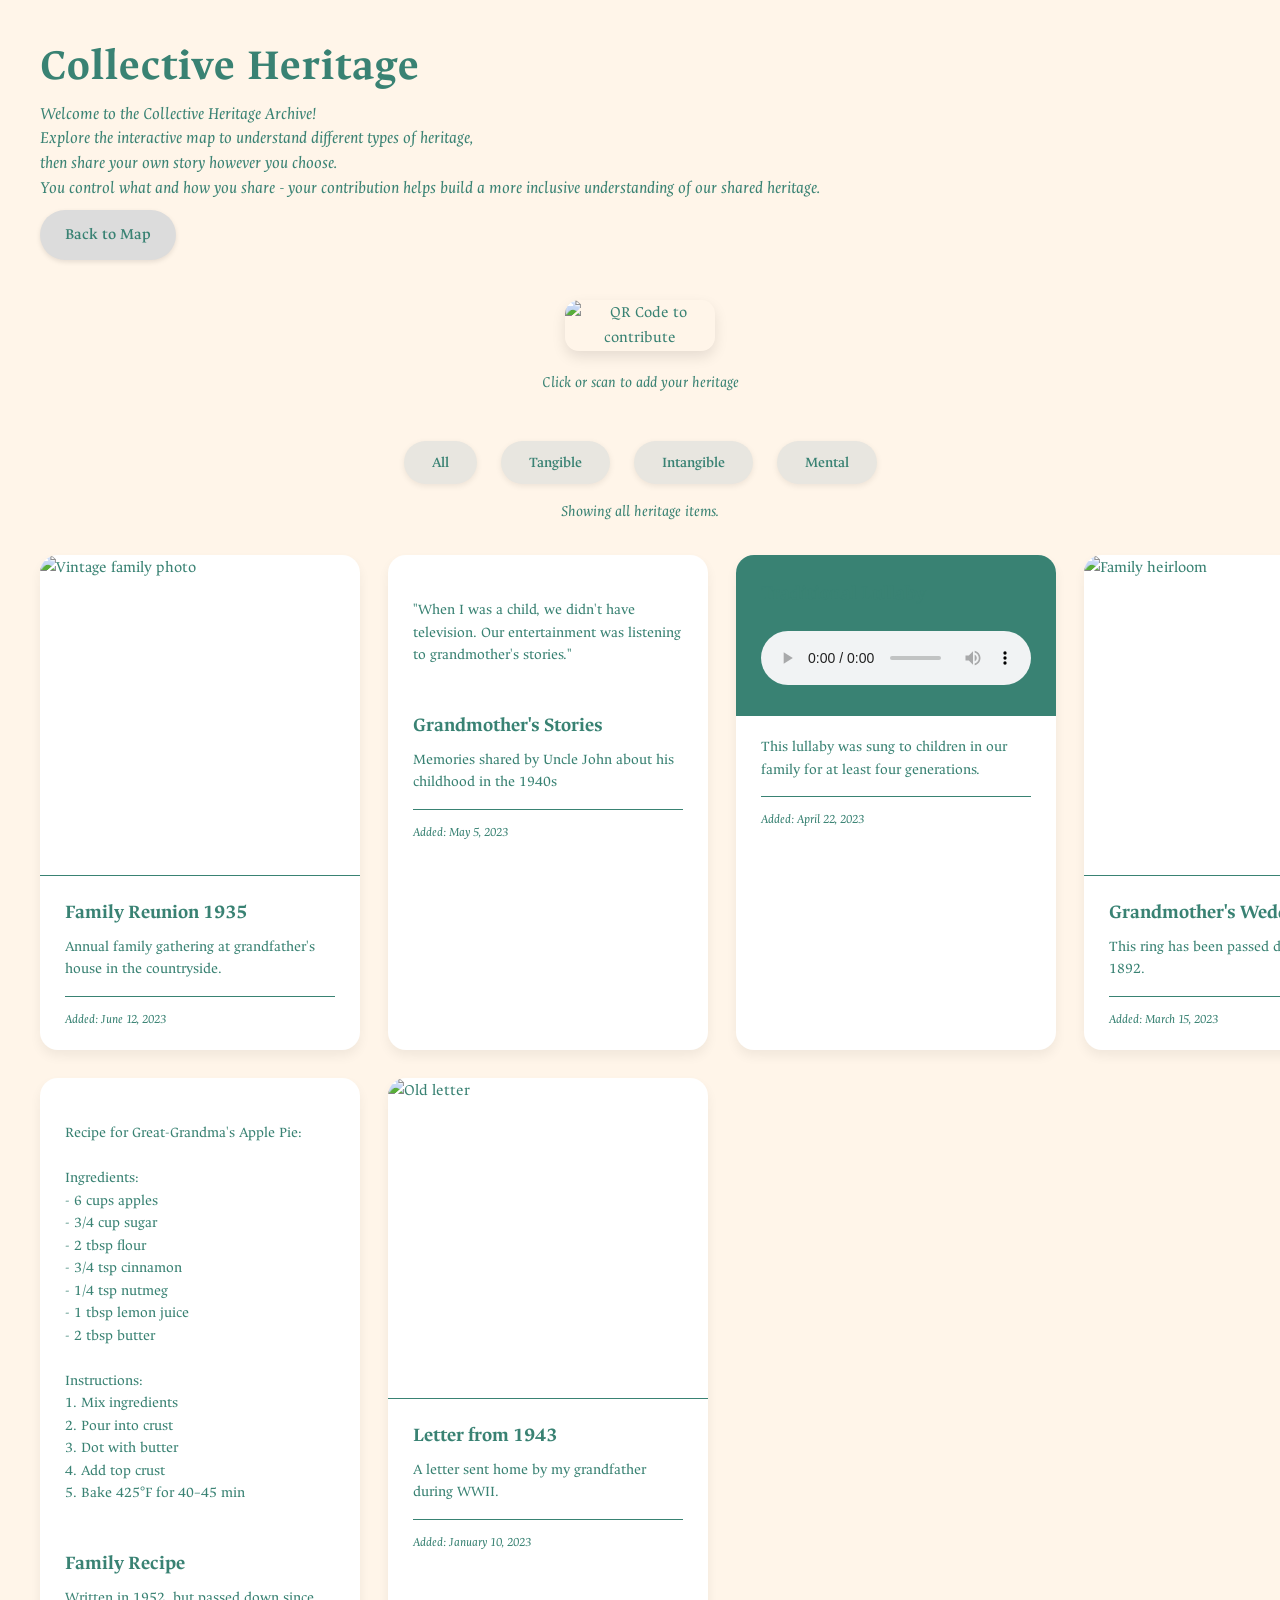
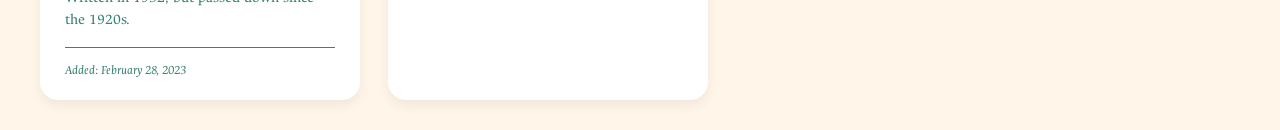
==== Collective Archive.html @ 1e0f7c7b "Add files via upload" ====
<!DOCTYPE html>
<html lang="en">
<head>
    <meta charset="UTF-8">
    <meta name="viewport" content="width=device-width, initial-scale=1.0">
    <title>Heritage Collection</title>
    <link rel="stylesheet" href="Collective.css">

 <!-- Google Fonts preconnect and font import -->
 <link rel="preconnect" href="https://fonts.googleapis.com">
 <link rel="preconnect" href="https://fonts.gstatic.com" crossorigin>
 <link href="https://fonts.googleapis.com/css2?family=Ancizar+Serif:ital,wght@0,300..900;1,300..900&display=swap" rel="stylesheet">

</head>
<body>

    <div class="header">
        <h1>Collective Heritage</h1>
        <p class="header-explanation">
          Welcome to the Collective Heritage Archive!<br>Explore the interactive map to understand different types of heritage,<br>then share your own story however you choose.<br>You control what and how you share - your contribution helps build a more inclusive understanding of our shared heritage.</p>
        <a href="Map.html" class="back-button">Back to Map</a>
    </div>
    

      <main class="main-content">
        <section class="qr-section">
          <div class="qr-container" onclick="window.open('https://happy-airplane-30e.notion.site/1eb56a5333998016a63addd2285ebe71', '_blank')">
            <div class="qr-icon-wrapper">
              <img src="Images/Collective Heritage/frame_BLUE.png" alt="QR Code to contribute" class="qr-code" />
              <div class="qr-overlay">
                <span class="plus-icon">+</span>
              </div>
            </div>
            <p>Click or scan to add your heritage</p>
          </div>
        </section>

        <section class="filter-section">
            <div class="filter-bar">
              <button data-filter="All">All</button>
              <button data-filter="Tangible">Tangible</button>
              <button data-filter="Intangible">Intangible</button>
              <button data-filter="Mental">Mental</button>        
            </div>
            <div id="tagExplanation" class="tag-explanation">Showing all heritage items.</div>
          </section>
      
      
    
    <div class="heritage-grid" id="heritageGrid">
        <!-- Image Card (Tangible) -->
        <div class="heritage-card" data-tag="Tangible">
            <div class="card-image">
                <img src="Collective Images/istockphoto-117632410-612x612.jpg" alt="Vintage family photo">
            </div>
            <div class="card-content">
                <div class="card-title">Family Reunion 1935</div>
                <div class="card-description">Annual family gathering at grandfather's house in the countryside.</div>
                <div class="card-meta">Added: June 12, 2023</div>
            </div>
        </div>
        
        <!-- Text Card (Intangible) -->
        <div class="heritage-card" data-tag="Intangible">
            <div class="card-text">
                "When I was a child, we didn't have television. Our entertainment was listening to grandmother's stories."
            </div>
            <div class="card-content">
                <div class="card-title">Grandmother's Stories</div>
                <div class="card-description">Memories shared by Uncle John about his childhood in the 1940s</div>
                <div class="card-meta">Added: May 5, 2023</div>
            </div>
        </div>
        
        <!-- Audio Card (Intangible) -->
        <div class="heritage-card" data-tag="Intangible">
            <div class="card-audio">
                <div class="card-title">Traditional Lullaby</div>
                <audio controls>
                    <source src="https://www.soundhelix.com/examples/mp3/SoundHelix-Song-1.mp3" type="audio/mpeg">
                    Your browser does not support audio element.
                </audio>
            </div>
            <div class="card-content">
                <div class="card-description">This lullaby was sung to children in our family for at least four generations.</div>
                <div class="card-meta">Added: April 22, 2023</div>
            </div>
        </div>
        
        <!-- Image Card (Tangible) -->
        <div class="heritage-card" data-tag="Tangible">
            <div class="card-image">
                <img src="Collective Images/opinion-on-grandmothers-wedding-set-v0-umxh13mdinza1.webp" alt="Family heirloom">
            </div>
            <div class="card-content">
                <div class="card-title">Grandmother's Wedding Ring</div>
                <div class="card-description">This ring has been passed down since 1892.</div>
                <div class="card-meta">Added: March 15, 2023</div>
            </div>
        </div>
        
        <!-- Text Card (Intangible) -->
        <div class="heritage-card" data-tag="Intangible">
            <div class="card-text">
                Recipe for Great-Grandma's Apple Pie:

                Ingredients:
                - 6 cups apples
                - 3/4 cup sugar
                - 2 tbsp flour
                - 3/4 tsp cinnamon
                - 1/4 tsp nutmeg
                - 1 tbsp lemon juice
                - 2 tbsp butter

                Instructions:
                1. Mix ingredients
                2. Pour into crust
                3. Dot with butter
                4. Add top crust
                5. Bake 425°F for 40–45 min
            </div>
            <div class="card-content">
                <div class="card-title">Family Recipe</div>
                <div class="card-description">Written in 1952, but passed down since the 1920s.</div>
                <div class="card-meta">Added: February 28, 2023</div>
            </div>
        </div>
        
        <!-- Image Card (Mental) -->
        <div class="heritage-card" data-tag="Mental">
            <div class="card-image">
                <img src="Collective Images/istockphoto-462320591-612x612.jpg" alt="Old letter">
            </div>
            <div class="card-content">
                <div class="card-title">Letter from 1943</div>
                <div class="card-description">A letter sent home by my grandfather during WWII.</div>
                <div class="card-meta">Added: January 10, 2023</div>
            </div>
        </div>
    </div>

    <div id="modalOverlay" class="modal-overlay">
        <div class="modal-content">
          <span id="modalClose" class="modal-close">&times;</span>
          <div id="modalBody"></div>
        </div>
      </div>
      
      <script src="Collective.js"></script>

</body>
</html>
---- Collective.css ----
/* Base body and font */
body {
    font-family: 'Ancizar Serif', serif;
    background: rgb(255, 245, 233);
    color: #398273;
    margin: 0;
    padding: 30px 20px;
    line-height: 1.6;
  }
  
  /* Header styling */
  .header {
    max-width: 1400px;
    margin: 0 auto 40px auto;
    padding: 0 20px;
    display: flex;
    flex-wrap: wrap;
    align-items: center;
    justify-content: space-between;
  }
  
  .header h1 {
    flex-grow: 1;
    font-weight: 700;
    font-size: 2.8rem;
    margin: 0;
    letter-spacing: 1px;
    color: #398273;
  }
  
  .header-explanation {
    flex-basis: 100%;
    font-style: italic;
    font-size: 1.1rem;
    color: #398273;
    margin: 0px 0 0 0;
    line-height: 1.4;
    user-select: none;
    padding-bottom: 10px;
  }
  
  .back-button {
    flex-shrink: 0;
    font-family: 'Ancizar Serif', serif;
    background-color: #dcdcdc;
    color: #398273;
    border: none;
    padding: 12px 25px;
    border-radius: 25px;
    font-weight: 600;
    font-size: 16px;
    text-decoration: none;
    box-shadow: 0 2px 5px rgba(0,0,0,0.1);
    transition: background-color 0.3s ease, box-shadow 0.3s ease;
    cursor: pointer;
  }
  
  .back-button:hover {
    background-color: #b4b4b4;
    box-shadow: 0 4px 10px rgba(0,0,0,0.15);
  }
  
  /* Main content container */
  .main-content {
    max-width: 1400px;
    margin: 0 auto;
    padding: 0 20px;
    display: flex;
    flex-direction: column;
    gap: 30px;
  }
  
  /* QR Section */
  .qr-section {
    text-align: center;
  }
  
  /* QR container with subtle shadow and smooth hover */
  .qr-container {
    cursor: pointer;
    width: fit-content;
    margin: 0 auto;
    text-align: center;
    user-select: none;
  }
  
  .qr-icon-wrapper {
    position: relative;
    display: inline-block;
    border-radius: 14px;
    overflow: hidden;
    box-shadow: 0 6px 14px rgba(0,0,0,0.1);
    transition: transform 0.3s ease, box-shadow 0.3s ease;
  }
  
  .qr-icon-wrapper:hover {
    transform: scale(1.08);
    box-shadow: 0 10px 28px rgba(0,0,0,0.15);
  }
  
  .qr-code {
    width: 150px;
    height: auto;
    border-radius: 14px;
    display: block;
  }
  
  .qr-overlay {
    position: absolute;
    top: 0; left: 0;
    width: 100%; height: 100%;
    background: rgba(0,0,0,0.25);
    opacity: 0;
    display: flex;
    justify-content: center;
    align-items: center;
    border-radius: 14px;
    transition: opacity 0.3s ease;
  }
  
  .qr-icon-wrapper:hover .qr-overlay {
    opacity: 1;
  }
  
  .plus-icon {
    font-size: 3rem;
    font-weight: 800;
    color: #fff;
    user-select: none;
  }
  
  .qr-section p {
    margin-top: 10px;
    color: #398273;
    font-style: italic;
    font-size: 1rem;
  }
  
  /* Filter Section */
  .filter-section {
    text-align: center;
  }
  
  /* Filter bar styling */
  .filter-bar {
    display: inline-block;
  }
  
  .filter-bar button {
    font-family: 'Ancizar Serif', serif;
    background-color: #e8e6e0;
    color: #398273;
    border: none;
    padding: 12px 28px;
    margin: 0 10px;
    border-radius: 30px;
    font-weight: 600;
    font-size: 15px;
    cursor: pointer;
    box-shadow: 0 2px 6px rgba(0,0,0,0.08);
    transition: background-color 0.3s ease, transform 0.2s ease;
  }
  
  .filter-bar button:hover {
    background-color: #cfcac1;
    transform: scale(1.05);
  }
  
  /* Tag explanation styling */
  .tag-explanation {
    margin-top: 15px;
    color: #398273;
    font-style: italic;
    font-size: 1rem;
  }
  
  /* Heritage grid with consistent spacing and max width */
  .heritage-grid {
    display: grid;
    grid-template-columns: repeat(auto-fill, minmax(320px, 1fr));
    gap: 28px;
    max-width: 1400px;
    margin: 0 auto;
  }
  
  /* Card style with subtle shadow and smooth scale on hover */
  .heritage-card {
    background-color: #fff;
    border-radius: 18px;
    box-shadow: 0 6px 12px rgba(0,0,0,0.06);
    overflow: hidden;
    opacity: 1;
    transition: transform 0.3s ease, box-shadow 0.3s ease;
    cursor: pointer;
  }
  
  .heritage-card:hover {
    transform: translateY(-7px);
    box-shadow: 0 10px 20px rgba(0,0,0,0.12);
  }
  
  /* Card image container to keep aspect ratio */
  .card-image {
    width: 100%;
    height: 0;
    padding-bottom: 100%;
    position: relative;
    overflow: hidden;
    border-bottom: 1px solid #398273;
  }
  
  .card-image img {
    position: absolute;
    top: 0;
    left: 0;
    width: 100%;
    height: 100%;
    object-fit: cover;
  }
  
  /* Card content spacing and font styling */
  .card-content {
    padding: 20px 25px;
  }
  
  .card-title {
    font-size: 20px;
    font-weight: 700;
    margin-bottom: 8px;
    color: #398273;
  }
  
  .card-description {
    font-size: 15px;
    color: #398273;
    margin-bottom: 15px;
    line-height: 1.5;
  }
  
  .card-meta {
    font-size: 13px;
    color: #398273;
    border-top: 1px solid #398273;
    padding-top: 12px;
    margin-top: 12px;
    font-style: italic;
  }
  
  /* Audio and text card styling consistent padding */
  .card-audio {
    background-color: #398273;
    padding: 22px 25px;
    border-bottom: 1px solid #398273;
    font-family: 'Ancizar Serif', serif;
    color: #fff;
  }
  
  .card-text {
    padding: 22px 25px;
    white-space: pre-line;
    font-size: 15px;
    color: #398273;
    line-height: 1.5;
    font-family: 'Ancizar Serif', serif;
  }
  
  /* Audio player full width */
  audio {
    width: 100%;
    margin-top: 14px;
    outline: none;
  }
  
  /* Modal Overlay */
  .modal-overlay {
    position: fixed;
    top: 0;
    left: 0;
    width: 100%;
    height: 100%;
    backdrop-filter: blur(6px);
    background-color: rgba(0, 0, 0, 0.3);
    display: none; /* hidden by default */
    justify-content: center;
    align-items: center;
    z-index: 1000;
    padding: 20px;
  }
  
  /* Modal Content Box */
  .modal-content {
    background: white;
    border-radius: 12px;
    max-width: 90%;
    max-height: 80%;
    overflow-y: auto;
    padding: 25px;
    box-shadow: 0 10px 25px rgba(0,0,0,0.25);
    position: relative;
  }
  
  /* Close Button */
  .modal-close {
    position: absolute;
    top: 15px;
    right: 20px;
    font-size: 28px;
    color: #333;
    cursor: pointer;
    user-select: none;
    transition: color 0.3s ease;
  }
  
  .modal-close:hover {
    color: #555;
  }
  
  /* Responsive adjustments */
  @media (max-width: 768px) {
    .heritage-grid {
      grid-template-columns: repeat(auto-fill, minmax(280px, 1fr));
      gap: 20px;
    }
  
    .header {
      flex-direction: column;
      align-items: center;
      gap: 20px;
    }
  
    .back-button {
      align-self: center;
    }
  }
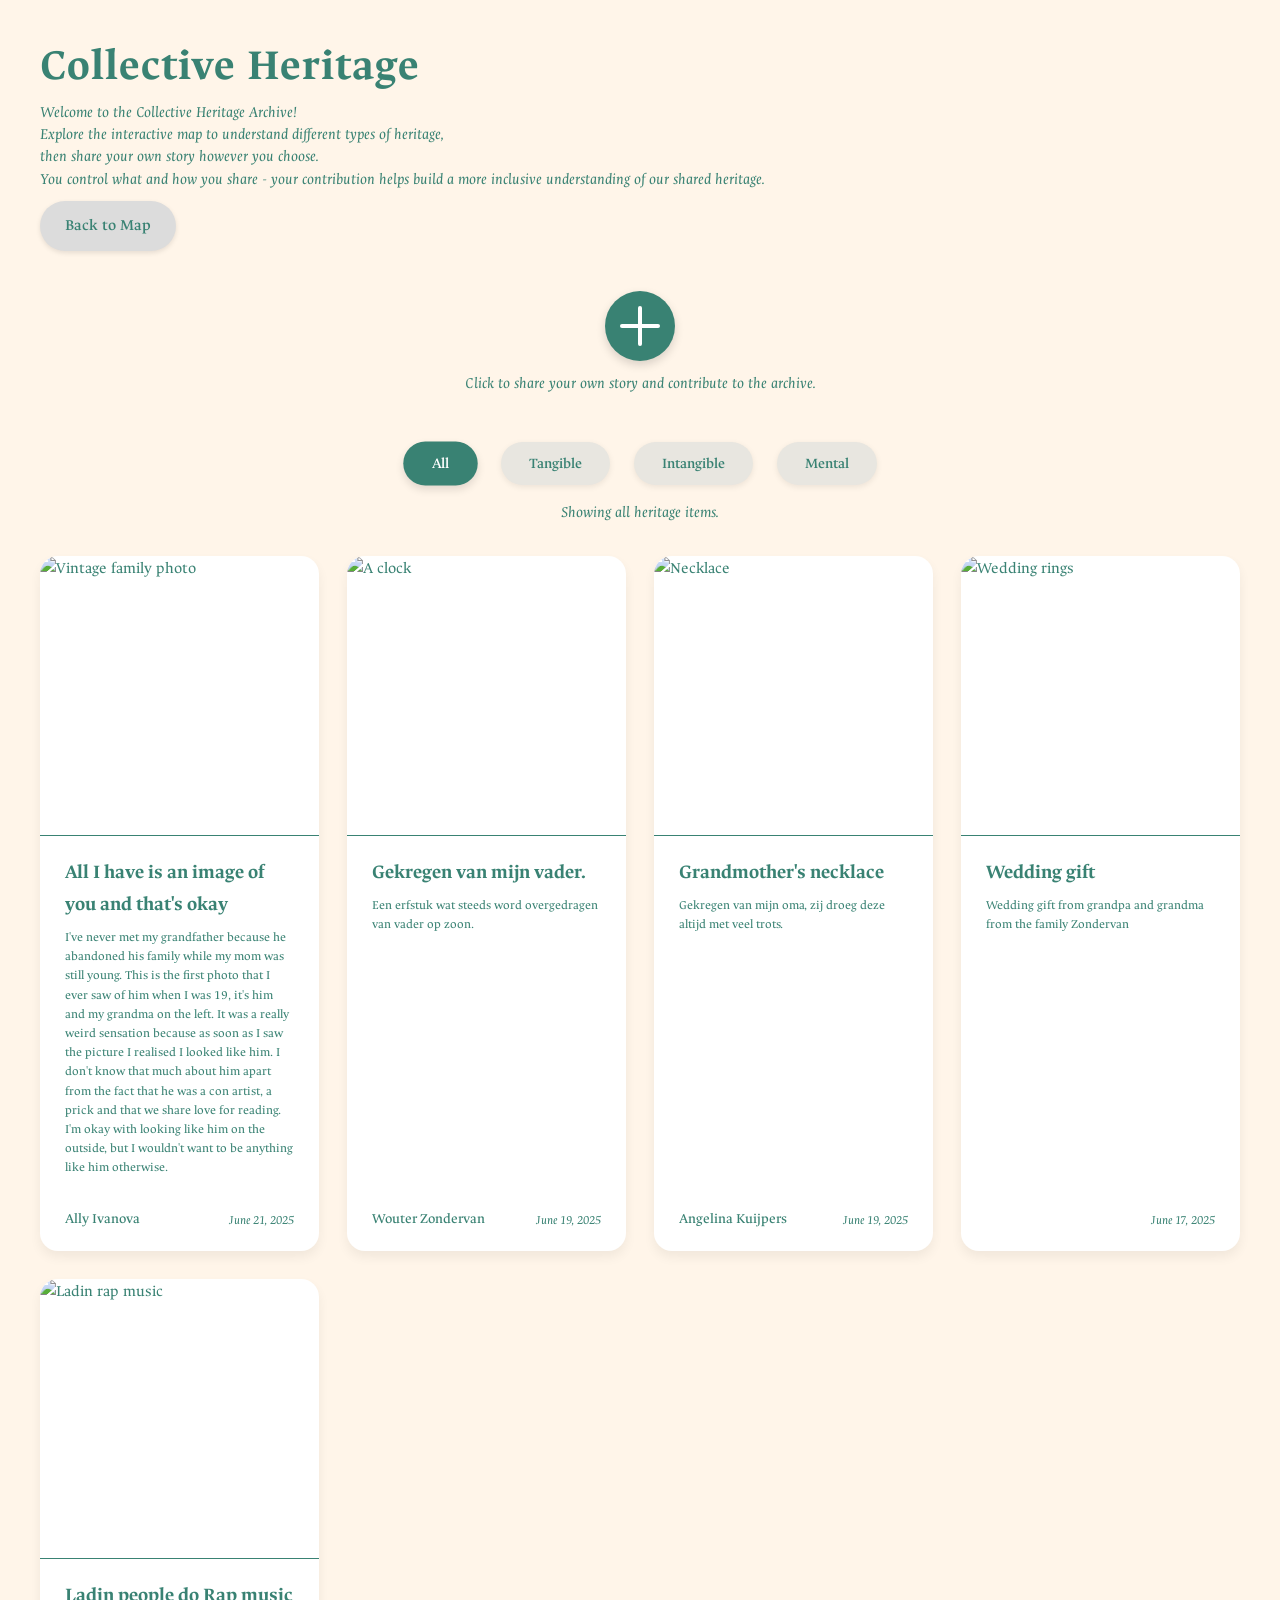
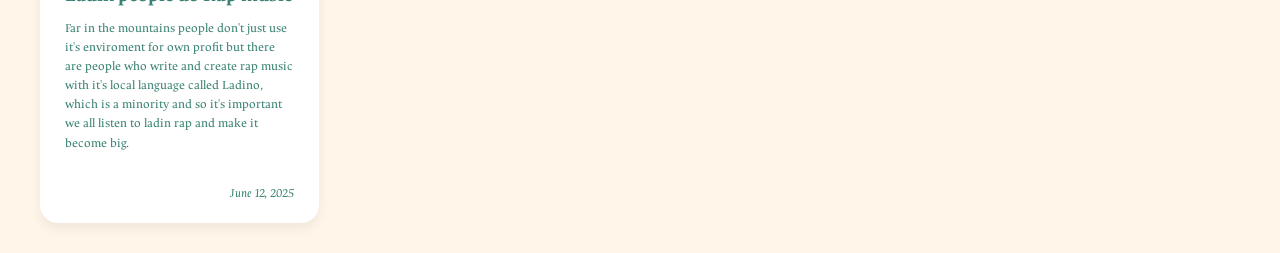
==== commit f7f846eb: "Add files via upload" ====
--- a/Collective Archive.html
+++ b/Collective Archive.html
@@ -3,13 +3,12 @@
 <head>
     <meta charset="UTF-8">
     <meta name="viewport" content="width=device-width, initial-scale=1.0">
-    <title>Heritage Collection</title>
+    <title>Collective Heritage</title>
     <link rel="stylesheet" href="Collective.css">
 
- <!-- Google Fonts preconnect and font import -->
- <link rel="preconnect" href="https://fonts.googleapis.com">
- <link rel="preconnect" href="https://fonts.gstatic.com" crossorigin>
- <link href="https://fonts.googleapis.com/css2?family=Ancizar+Serif:ital,wght@0,300..900;1,300..900&display=swap" rel="stylesheet">
+    <link rel="preconnect" href="https://fonts.googleapis.com">
+    <link rel="preconnect" href="https://fonts.gstatic.com" crossorigin>
+    <link href="https://fonts.googleapis.com/css2?family=Ancizar+Serif:ital,wght@0,300..900;1,300..900&display=swap" rel="stylesheet">
 
 </head>
 <body>
@@ -18,136 +17,106 @@
         <h1>Collective Heritage</h1>
         <p class="header-explanation">
           Welcome to the Collective Heritage Archive!<br>Explore the interactive map to understand different types of heritage,<br>then share your own story however you choose.<br>You control what and how you share - your contribution helps build a more inclusive understanding of our shared heritage.</p>
-        <a href="Map.html" class="back-button">Back to Map</a>
+        <a href="index.html" class="back-button">Back to Map</a>
     </div>
-    
 
-      <main class="main-content">
+    <main class="main-content">
         <section class="qr-section">
-          <div class="qr-container" onclick="window.open('https://happy-airplane-30e.notion.site/1eb56a5333998016a63addd2285ebe71', '_blank')">
-            <div class="qr-icon-wrapper">
-              <img src="Images/Collective Heritage/frame_BLUE.png" alt="QR Code to contribute" class="qr-code" />
-              <div class="qr-overlay">
-                <span class="plus-icon">+</span>
-              </div>
+            <div class="qr-container">
+                <a href="https://happy-airplane-30e.notion.site/1eb56a5333998016a63addd2285ebe71" target="_blank" class="add-heritage-button">
+                    </a>
             </div>
-            <p>Click or scan to add your heritage</p>
-          </div>
+            <p>Click to share your own story and contribute to the archive.</p>
         </section>
 
         <section class="filter-section">
             <div class="filter-bar">
-              <button data-filter="All">All</button>
-              <button data-filter="Tangible">Tangible</button>
-              <button data-filter="Intangible">Intangible</button>
-              <button data-filter="Mental">Mental</button>        
+                <button data-filter="All">All</button>
+                <button data-filter="Tangible">Tangible</button>
+                <button data-filter="Intangible">Intangible</button>
+                <button data-filter="Mental">Mental</button>
             </div>
             <div id="tagExplanation" class="tag-explanation">Showing all heritage items.</div>
-          </section>
-      
-      
-    
-    <div class="heritage-grid" id="heritageGrid">
-        <!-- Image Card (Tangible) -->
-        <div class="heritage-card" data-tag="Tangible">
-            <div class="card-image">
-                <img src="Collective Images/istockphoto-117632410-612x612.jpg" alt="Vintage family photo">
+        </section>
+
+        <div class="heritage-grid" id="heritageGrid">
+
+            <div class="heritage-card" data-tag="Tangible">
+                <div class="card-image">
+                    <img src="Collective Heritage/Collective Heritage 1eb56a5333998094ae9cea09bbb96051/Test 1eb56a5333998010bb48e9078e61187a/All I have is an image of you and that's okay 21856a53339981b4a9a9e86f96169341/IMG_8690.jpeg" alt="Vintage family photo">
+                </div>
+                <div class="card-content">
+                    <div class="card-title">All I have is an image of you and that's okay</div>
+                    <div class="card-description">I've never met my grandfather because he abandoned his family while my mom was still young. This is the first photo that I ever saw of him when I was 19, it's him and my grandma on the left. It was a really weird sensation because as soon as I saw the picture I realised I looked like him. I don't know that much about him apart from the fact that he was a con artist, a prick and that we share love for reading. I'm okay with looking like him on the outside, but I wouldn't want to be anything like him otherwise.</div>
+                    <div class="card-footer-info">
+                        <div class="card-name">Ally Ivanova</div>
+                        <div class="card-meta">June 21, 2025</div>
+                    </div>
+                </div>
             </div>
-            <div class="card-content">
-                <div class="card-title">Family Reunion 1935</div>
-                <div class="card-description">Annual family gathering at grandfather's house in the countryside.</div>
-                <div class="card-meta">Added: June 12, 2023</div>
+
+            <div class="heritage-card" data-tag="Tangible">
+                <div class="card-image">
+                    <img src="Collective Heritage/Collective Heritage 1eb56a5333998094ae9cea09bbb96051/Test 1eb56a5333998010bb48e9078e61187a/Gekregen van mijn vader 21856a53339981198ea0f3bfc059dad9/klok.jpg" alt="A clock">
+                </div>
+                <div class="card-content">
+                    <div class="card-title">Gekregen van mijn vader.</div>
+                    <div class="card-description">Een erfstuk wat steeds word overgedragen van vader op zoon.</div>
+                    <div class="card-footer-info">
+                        <div class="card-name">Wouter Zondervan</div>
+                        <div class="card-meta">June 19, 2025</div>
+                    </div>
+                </div>
             </div>
-        </div>
-        
-        <!-- Text Card (Intangible) -->
-        <div class="heritage-card" data-tag="Intangible">
-            <div class="card-text">
-                "When I was a child, we didn't have television. Our entertainment was listening to grandmother's stories."
+
+            <div class="heritage-card" data-tag="Tangible">
+                <div class="card-image">
+                    <img src="Collective Heritage/Collective Heritage 1eb56a5333998094ae9cea09bbb96051/Test 1eb56a5333998010bb48e9078e61187a/wedding gift 21556a53339981da885bdf8fdeacb204/WhatsApp_Image_2025-06-17_at_11.37.19_1f52d1b7.jpg" alt="Necklace">
+                </div>
+                <div class="card-content">
+                    <div class="card-title">Grandmother's necklace</div>
+                    <div class="card-description">Gekregen van mijn oma, zij droeg deze altijd met veel trots.</div>
+                    <div class="card-footer-info">
+                        <div class="card-name">Angelina Kuijpers</div>
+                        <div class="card-meta">June 19, 2025</div>
+                    </div>
+                </div>
             </div>
-            <div class="card-content">
-                <div class="card-title">Grandmother's Stories</div>
-                <div class="card-description">Memories shared by Uncle John about his childhood in the 1940s</div>
-                <div class="card-meta">Added: May 5, 2023</div>
+
+            <div class="heritage-card" data-tag="Tangible">
+                <div class="card-image">
+                    <img src="Collective Heritage/Collective Heritage 1eb56a5333998094ae9cea09bbb96051/Test 1eb56a5333998010bb48e9078e61187a/Grandmotheres neckless 21856a53339981d39074d6c4cb8ae284/IMG20250620131135.jpg" alt="Wedding rings">
+                </div>
+                <div class="card-content">
+                    <div class="card-title">Wedding gift</div>
+                    <div class="card-description">Wedding gift from grandpa and grandma from the family Zondervan</div>
+                    <div class="card-footer-info">
+                        <div class="card-name"></div> <div class="card-meta">June 17, 2025</div>
+                    </div>
+                </div>
             </div>
-        </div>
-        
-        <!-- Audio Card (Intangible) -->
-        <div class="heritage-card" data-tag="Intangible">
-            <div class="card-audio">
-                <div class="card-title">Traditional Lullaby</div>
-                <audio controls>
-                    <source src="https://www.soundhelix.com/examples/mp3/SoundHelix-Song-1.mp3" type="audio/mpeg">
-                    Your browser does not support audio element.
-                </audio>
+
+            <div class="heritage-card" data-tag="Intangible">
+                <div class="card-image">
+                    <img src="Collective Heritage/Collective Heritage 1eb56a5333998094ae9cea09bbb96051/Test 1eb56a5333998010bb48e9078e61187a/Ladin people do Rap music 20556a53339981168f9bffdd623c6378/IMG_1211.jpeg" alt="Ladin rap music">
+                </div>
+                <div class="card-content">
+                    <div class="card-title">Ladin people do Rap music</div>
+                    <div class="card-description">Far in the mountains people don't just use it's enviroment for own profit but there are people who write and create rap music with it's local language called Ladino, which is a minority and so it's important we all listen to ladin rap and make it become big.</div>
+                    <div class="card-footer-info">
+                        <div class="card-name"></div> <div class="card-meta">June 12, 2025</div>
+                    </div>
+                </div>
             </div>
-            <div class="card-content">
-                <div class="card-description">This lullaby was sung to children in our family for at least four generations.</div>
-                <div class="card-meta">Added: April 22, 2023</div>
-            </div>
-        </div>
-        
-        <!-- Image Card (Tangible) -->
-        <div class="heritage-card" data-tag="Tangible">
-            <div class="card-image">
-                <img src="Collective Images/opinion-on-grandmothers-wedding-set-v0-umxh13mdinza1.webp" alt="Family heirloom">
-            </div>
-            <div class="card-content">
-                <div class="card-title">Grandmother's Wedding Ring</div>
-                <div class="card-description">This ring has been passed down since 1892.</div>
-                <div class="card-meta">Added: March 15, 2023</div>
-            </div>
-        </div>
-        
-        <!-- Text Card (Intangible) -->
-        <div class="heritage-card" data-tag="Intangible">
-            <div class="card-text">
-                Recipe for Great-Grandma's Apple Pie:
 
-                Ingredients:
-                - 6 cups apples
-                - 3/4 cup sugar
-                - 2 tbsp flour
-                - 3/4 tsp cinnamon
-                - 1/4 tsp nutmeg
-                - 1 tbsp lemon juice
-                - 2 tbsp butter
-
-                Instructions:
-                1. Mix ingredients
-                2. Pour into crust
-                3. Dot with butter
-                4. Add top crust
-                5. Bake 425°F for 40–45 min
-            </div>
-            <div class="card-content">
-                <div class="card-title">Family Recipe</div>
-                <div class="card-description">Written in 1952, but passed down since the 1920s.</div>
-                <div class="card-meta">Added: February 28, 2023</div>
-            </div>
-        </div>
-        
-        <!-- Image Card (Mental) -->
-        <div class="heritage-card" data-tag="Mental">
-            <div class="card-image">
-                <img src="Collective Images/istockphoto-462320591-612x612.jpg" alt="Old letter">
-            </div>
-            <div class="card-content">
-                <div class="card-title">Letter from 1943</div>
-                <div class="card-description">A letter sent home by my grandfather during WWII.</div>
-                <div class="card-meta">Added: January 10, 2023</div>
-            </div>
+        </div> </main> <div id="modalOverlay" class="modal-overlay">
+        <div class="modal-content">
+            <span id="modalClose" class="modal-close">&times;</span>
+            <div id="modalBody"></div>
         </div>
     </div>
 
-    <div id="modalOverlay" class="modal-overlay">
-        <div class="modal-content">
-          <span id="modalClose" class="modal-close">&times;</span>
-          <div id="modalBody"></div>
-        </div>
-      </div>
-      
-      <script src="Collective.js"></script>
+    <script src="Collective.js"></script>
 
 </body>
-</html>
+</html>
--- a/Collective.css
+++ b/Collective.css
@@ -1,335 +1,903 @@
+/* Collective.css */
+
 /* Base body and font */
 body {
-    font-family: 'Ancizar Serif', serif;
-    background: rgb(255, 245, 233);
+  font-family: 'Ancizar Serif', serif;
+  background: rgb(255, 245, 233);
+  color: #398273;
+  margin: 0;
+  padding: 30px 20px;
+  line-height: 1.6;
+  overflow-x: hidden; /* Ensure no horizontal scroll on the body by default */
+}
+
+/* Header styling */
+.header {
+  max-width: 1400px;
+  margin: 0 auto 40px auto;
+  padding: 0 20px;
+  display: flex;
+  flex-wrap: wrap;
+  align-items: center;
+  justify-content: space-between;
+  box-sizing: border-box; /* Ensure padding is included in total width */
+}
+
+.header h1 {
+  flex-grow: 1;
+  font-weight: 700;
+  font-size: 2.8rem;
+  margin: 0;
+  letter-spacing: 1px;
+  color: #398273;
+  word-wrap: break-word; /* Ensures long words break to prevent overflow */
+}
+
+.header-explanation {
+  flex-basis: 100%;
+  font-style: italic;
+  font-size: 1rem;
+  color: #398273;
+  margin: 0px 0 0 0;
+  line-height: 1.4;
+  user-select: none;
+  padding-bottom: 10px;
+  word-wrap: break-word; /* Ensures long words break to prevent overflow */
+}
+
+.back-button {
+  flex-shrink: 0;
+  font-family: 'Ancizar Serif', serif;
+  background-color: #dcdcdc;
+  color: #398273;
+  border: none;
+  padding: 12px 25px;
+  border-radius: 25px;
+  font-weight: 600;
+  font-size: 16px;
+  text-decoration: none;
+  box-shadow: 0 2px 5px rgba(0,0,0,0.1);
+  transition: background-color 0.3s ease, box-shadow 0.3s ease;
+  cursor: pointer;
+  white-space: nowrap; /* Prevent button text from wrapping initially */
+}
+
+.back-button:hover {
+  background-color: #b4b4b4;
+  box-shadow: 0 4px 10px rgba(0,0,0,0.15);
+}
+
+/* Main content container */
+.main-content {
+  max-width: 1400px;
+  margin: 0 auto;
+  padding: 0 20px;
+  display: flex;
+  flex-direction: column;
+  gap: 30px;
+  box-sizing: border-box; /* Ensure padding is included in total width */
+  width: 100%; /* Ensure it takes full available width */
+}
+
+/* QR Section - Adjusted for the new button */
+.qr-section {
+  text-align: center;
+  box-sizing: border-box;
+}
+
+.qr-container {
+  margin: 0 auto; /* Keep it centered */
+  width: fit-content; /* Allow container to shrink to button size */
+  max-width: 100%;
+}
+
+/* NEW "Add Your Heritage" Button Styling (Icon-only with CSS '+') */
+.add-heritage-button {
+  display: flex; /* Use flexbox to center the '+' */
+  justify-content: center;
+  align-items: center;
+  width: 70px; /* Fixed width for a square/circle button */
+  height: 70px; /* Fixed height for a square/circle button */
+  background-color: #398273; /* Your brand green */
+  border-radius: 50%; /* Make it perfectly circular */
+  font-weight: 700;
+  text-decoration: none;
+  box-shadow: 0 4px 10px rgba(0,0,0,0.15); /* Subtle shadow */
+  transition: background-color 0.3s ease, transform 0.2s ease, box-shadow 0.3s ease;
+  cursor: pointer;
+  position: relative; /* Needed for pseudo-element positioning */
+  overflow: hidden; /* Ensure anything overflowing is clipped */
+  font-size: 0; /* Hide any existing text within the <a> tag */
+}
+
+/* Create the '+' symbol using pseudo-elements */
+.add-heritage-button::before,
+.add-heritage-button::after {
+  content: '';
+  position: absolute;
+  background-color: #fff; /* White color for the '+' */
+}
+
+/* Vertical bar of the '+' */
+.add-heritage-button::before {
+  width: 4px;
+  height: 40px; /* Length of the vertical bar */
+  border-radius: 2px; /* Slightly rounded ends */
+}
+
+/* Horizontal bar of the '+' */
+.add-heritage-button::after {
+  width: 40px; /* Length of the horizontal bar */
+  height: 4px;
+  border-radius: 2px; /* Slightly rounded ends */
+}
+
+.add-heritage-button:hover {
+  background-color: #2e6b5f; /* Slightly darker green on hover */
+  transform: translateY(-3px); /* Lift effect */
+  box-shadow: 0 8px 18px rgba(0,0,0,0.2); /* More prominent shadow */
+}
+
+.qr-section p {
+  margin-top: 10px;
+  color: #398273;
+  font-style: italic;
+  font-size: 1rem;
+}
+
+
+/* Filter Section */
+.filter-section {
+  text-align: center;
+  box-sizing: border-box;
+}
+
+/* Filter bar styling */
+.filter-bar {
+  display: inline-block;
+  width: auto;
+  box-sizing: border-box;
+  padding: 0;
+  margin: 0;
+}
+
+.filter-bar button {
+  font-family: 'Ancizar Serif', serif;
+  background-color: #e8e6e0;
+  color: #398273;
+  border: none;
+  padding: 12px 28px;
+  margin: 0 10px;
+  border-radius: 30px;
+  font-weight: 600;
+  font-size: 15px;
+  cursor: pointer;
+  box-shadow: 0 2px 6px rgba(0,0,0,0.08);
+  transition: background-color 0.3s ease, transform 0.2s ease;
+  box-sizing: border-box;
+  white-space: nowrap; /* Prevent button text from wrapping */
+  flex-shrink: 0; /* Prevent buttons from shrinking too much in flex container */
+}
+
+.filter-bar button:hover {
+  background-color: #cfcac1;
+  transform: scale(1.05);
+}
+
+/* Active state for filter buttons */
+.filter-bar button.active {
+  background-color: #398273;
+  color: #fff;
+  box-shadow: 0 4px 8px rgba(0,0,0,0.12);
+  transform: scale(1.02);
+}
+
+/* Tag explanation styling */
+.tag-explanation {
+  margin-top: 15px;
+  color: #398273;
+  font-style: italic;
+  font-size: 1rem;
+  word-wrap: break-word;
+}
+
+/* Heritage grid with consistent spacing and max width */
+.heritage-grid {
+  display: grid;
+  /* Default for wider screens, can be overridden by specific min-width media queries */
+  grid-template-columns: repeat(auto-fill, minmax(280px, 1fr));
+  gap: 28px;
+  max-width: 1400px;
+  margin: 0 auto;
+  box-sizing: border-box;
+  width: 100%;
+}
+
+/* Card style with subtle shadow and smooth scale on hover */
+.heritage-card {
+  background-color: #fff;
+  border-radius: 18px; /* Default border-radius for all cards */
+  box-shadow: 0 6px 12px rgba(0,0,0,0.06);
+  overflow: hidden; /* Crucial for clipping content within border-radius */
+  opacity: 1;
+  transition: transform 0.3s ease, box-shadow 0.3s ease;
+  cursor: pointer;
+  box-sizing: border-box;
+  display: flex; /* Make card a flex container */
+  flex-direction: column; /* Stack children vertically */
+}
+
+.heritage-card:hover {
+  transform: translateY(-7px);
+  box-shadow: 0 10px 20px rgba(0,0,0,0.12);
+}
+
+/* Card image container to keep aspect ratio */
+.card-image {
+  width: 100%;
+  height: 0;
+  padding-bottom: 100%;
+  position: relative;
+  overflow: hidden; /* Important for clipping image to border radius */
+  border-bottom: 1px solid #398273;
+  box-sizing: border-box;
+  border-top-left-radius: 18px;
+  border-top-right-radius: 18px;
+}
+
+.card-image img {
+  position: absolute;
+  top: 0;
+  left: 0;
+  width: 100%;
+  height: 100%;
+  object-fit: cover;
+  display: block; /* Ensure no extra space below image */
+}
+
+/* Card content spacing and font styling */
+.card-content {
+  padding: 20px 25px;
+  box-sizing: border-box;
+  word-wrap: break-word;
+  display: flex; /* Make card-content a flex container */
+  flex-direction: column; /* Stack children vertically */
+  flex-grow: 1; /* Allow card-content to take up available space in heritage-card */
+  justify-content: space-between; /* Push bottom elements to the bottom */
+}
+
+.card-title {
+  font-size: 20px;
+  font-weight: 700;
+  margin-bottom: 8px;
+  color: #398273;
+  word-wrap: break-word;
+}
+
+.card-description {
+  font-size: 0.8rem;
+  color: #398273;
+  margin-bottom: 20px; /* Provides space between description and footer info */
+  line-height: 1.5;
+  word-wrap: break-word;
+  flex-grow: 1; /* Allow description to take up available space */
+}
+
+/* New container for name and meta to stick them to the bottom */
+/* This is crucial for the desired left/right alignment at the bottom */
+.card-footer-info {
+  display: flex;
+  justify-content: space-between; /* This will push the first item to the left, second to the right */
+  align-items: flex-end; /* Vertically aligns items to the bottom if they have different heights */
+  width: 100%; /* Ensure it takes full width of card-content */
+  padding-top: 10px; /* Add some space above the footer info */
+}
+
+.card-name {
+    font-size: 0.9rem;
+    font-weight: 500;
     color: #398273;
+    font-style: normal;
+    word-wrap: break-word;
+    /* Ensure no conflicting positioning */
+    position: static;
+    left: unset;
+    bottom: unset;
+    margin: 0; /* Remove any default margins that might interfere */
+    padding: 0; /* Remove any default padding that might interfere */
+}
+
+.card-meta {
+  font-size: 0.8rem;
+  color: #398273;
+  font-style: italic;
+  text-align: right; /* Ensure text is aligned to the right */
+  word-wrap: break-word;
+  /* Ensure no conflicting positioning */
+  position: static;
+  right: unset;
+  bottom: unset;
+  margin: 0; /* Remove any default margins that might interfere */
+  padding: 0; /* Remove any default padding that might interfere */
+}
+
+
+/* Audio and text card styling consistent padding */
+.card-audio {
+  background-color: #398273;
+  padding: 22px 25px;
+  border-bottom: 1px solid #398273;
+  font-family: 'Ancizar Serif', serif;
+  color: #fff;
+  box-sizing: border-box;
+}
+
+.card-text {
+  padding: 22px 25px;
+  white-space: pre-line;
+  font-size: 0.8rem;
+  color: #398273;
+  line-height: 1.5;
+  font-family: 'Ancizar Serif', serif;
+  box-sizing: border-box;
+  word-wrap: break-word;
+}
+
+/* Audio player full width */
+audio {
+  width: 100%;
+  margin-top: 14px;
+  outline: none;
+  box-sizing: border-box;
+}
+
+/* Modal Overlay */
+.modal-overlay {
+  position: fixed;
+  top: 0;
+  left: 0;
+  width: 100%;
+  height: 100%;
+  backdrop-filter: blur(6px);
+  background-color: rgba(0, 0, 0, 0.3);
+  display: none; /* hidden by default */
+  justify-content: center;
+  align-items: center;
+  z-index: 1000;
+  padding: 20px; /* Default larger padding for non-mobile */
+  box-sizing: border-box;
+}
+
+/* Modal Content Box - Modified to look like the original card */
+.modal-content {
+  background: white;
+  border-radius: 18px;
+  max-width: 380px; /* Target full card width for desktop */
+  width: 90%; /* Ensure it's responsive on smaller screens */
+  max-height: 90%;
+  overflow-y: auto;
+  box-shadow: 0 10px 25px rgba(0,0,0,0.25);
+  position: relative;
+  display: block;
+  padding: 0;
+  box-sizing: border-box;
+}
+
+/* Styles for the cloned card inside the modal */
+.modal-content .heritage-card.modal-card-display {
+    transform: none !important;
+    box-shadow: none !important;
     margin: 0;
-    padding: 30px 20px;
-    line-height: 1.6;
-  }
-  
-  /* Header styling */
-  .header {
-    max-width: 1400px;
-    margin: 0 auto 40px auto;
-    padding: 0 20px;
-    display: flex;
-    flex-wrap: wrap;
-    align-items: center;
-    justify-content: space-between;
-  }
-  
-  .header h1 {
-    flex-grow: 1;
-    font-weight: 700;
-    font-size: 2.8rem;
-    margin: 0;
-    letter-spacing: 1px;
-    color: #398273;
-  }
-  
-  .header-explanation {
-    flex-basis: 100%;
-    font-style: italic;
-    font-size: 1.1rem;
-    color: #398273;
-    margin: 0px 0 0 0;
-    line-height: 1.4;
-    user-select: none;
-    padding-bottom: 10px;
-  }
-  
-  .back-button {
-    flex-shrink: 0;
-    font-family: 'Ancizar Serif', serif;
-    background-color: #dcdcdc;
-    color: #398273;
-    border: none;
-    padding: 12px 25px;
-    border-radius: 25px;
-    font-weight: 600;
-    font-size: 16px;
-    text-decoration: none;
-    box-shadow: 0 2px 5px rgba(0,0,0,0.1);
-    transition: background-color 0.3s ease, box-shadow 0.3s ease;
-    cursor: pointer;
-  }
-  
-  .back-button:hover {
-    background-color: #b4b4b4;
-    box-shadow: 0 4px 10px rgba(0,0,0,0.15);
-  }
-  
-  /* Main content container */
-  .main-content {
-    max-width: 1400px;
-    margin: 0 auto;
-    padding: 0 20px;
-    display: flex;
-    flex-direction: column;
-    gap: 30px;
-  }
-  
-  /* QR Section */
-  .qr-section {
-    text-align: center;
-  }
-  
-  /* QR container with subtle shadow and smooth hover */
-  .qr-container {
-    cursor: pointer;
-    width: fit-content;
-    margin: 0 auto;
-    text-align: center;
-    user-select: none;
-  }
-  
-  .qr-icon-wrapper {
-    position: relative;
-    display: inline-block;
-    border-radius: 14px;
-    overflow: hidden;
-    box-shadow: 0 6px 14px rgba(0,0,0,0.1);
-    transition: transform 0.3s ease, box-shadow 0.3s ease;
-  }
-  
-  .qr-icon-wrapper:hover {
-    transform: scale(1.08);
-    box-shadow: 0 10px 28px rgba(0,0,0,0.15);
-  }
-  
-  .qr-code {
-    width: 150px;
-    height: auto;
-    border-radius: 14px;
-    display: block;
-  }
-  
-  .qr-overlay {
-    position: absolute;
-    top: 0; left: 0;
-    width: 100%; height: 100%;
-    background: rgba(0,0,0,0.25);
-    opacity: 0;
-    display: flex;
-    justify-content: center;
-    align-items: center;
-    border-radius: 14px;
-    transition: opacity 0.3s ease;
-  }
-  
-  .qr-icon-wrapper:hover .qr-overlay {
-    opacity: 1;
-  }
-  
-  .plus-icon {
-    font-size: 3rem;
-    font-weight: 800;
-    color: #fff;
-    user-select: none;
-  }
-  
-  .qr-section p {
-    margin-top: 10px;
-    color: #398273;
-    font-style: italic;
-    font-size: 1rem;
-  }
-  
-  /* Filter Section */
-  .filter-section {
-    text-align: center;
-  }
-  
-  /* Filter bar styling */
-  .filter-bar {
-    display: inline-block;
-  }
-  
-  .filter-bar button {
-    font-family: 'Ancizar Serif', serif;
-    background-color: #e8e6e0;
-    color: #398273;
-    border: none;
-    padding: 12px 28px;
-    margin: 0 10px;
-    border-radius: 30px;
-    font-weight: 600;
-    font-size: 15px;
-    cursor: pointer;
-    box-shadow: 0 2px 6px rgba(0,0,0,0.08);
-    transition: background-color 0.3s ease, transform 0.2s ease;
-  }
-  
-  .filter-bar button:hover {
-    background-color: #cfcac1;
-    transform: scale(1.05);
-  }
-  
-  /* Tag explanation styling */
-  .tag-explanation {
-    margin-top: 15px;
-    color: #398273;
-    font-style: italic;
-    font-size: 1rem;
-  }
-  
-  /* Heritage grid with consistent spacing and max width */
-  .heritage-grid {
-    display: grid;
-    grid-template-columns: repeat(auto-fill, minmax(320px, 1fr));
-    gap: 28px;
-    max-width: 1400px;
-    margin: 0 auto;
-  }
-  
-  /* Card style with subtle shadow and smooth scale on hover */
-  .heritage-card {
+    border-radius: 18px; /* Ensure modal card has full border radius */
+    overflow: hidden; /* Crucial for modal content to respect its own border-radius */
     background-color: #fff;
-    border-radius: 18px;
-    box-shadow: 0 6px 12px rgba(0,0,0,0.06);
-    overflow: hidden;
-    opacity: 1;
-    transition: transform 0.3s ease, box-shadow 0.3s ease;
-    cursor: pointer;
-  }
-  
-  .heritage-card:hover {
-    transform: translateY(-7px);
-    box-shadow: 0 10px 20px rgba(0,0,0,0.12);
-  }
-  
-  /* Card image container to keep aspect ratio */
-  .card-image {
+    box-sizing: border-box;
+    width: 100%; /* Ensure the cloned card takes full width of modal-content */
+    display: flex; /* Make modal's cloned card a flex container */
+    flex-direction: column; /* Stack children vertically */
+}
+
+.modal-content .heritage-card.modal-card-display .card-image {
     width: 100%;
     height: 0;
     padding-bottom: 100%;
     position: relative;
     overflow: hidden;
     border-bottom: 1px solid #398273;
-  }
-  
-  .card-image img {
+    box-sizing: border-box;
+    border-top-left-radius: 18px; /* Ensure top radius for modal image */
+    border-top-right-radius: 18px; /* Ensure top radius for modal image */
+}
+
+.modal-content .heritage-card.modal-card-display .card-image img {
     position: absolute;
     top: 0;
     left: 0;
     width: 100%;
     height: 100%;
     object-fit: cover;
-  }
-  
-  /* Card content spacing and font styling */
-  .card-content {
+}
+
+.modal-content .heritage-card.modal-card-display .card-content {
     padding: 20px 25px;
-  }
-  
-  .card-title {
+    box-sizing: border-box;
+    display: flex; /* Make modal's cloned card-content a flex container */
+    flex-direction: column; /* Stack children vertically */
+    flex-grow: 1; /* Allow to take up space */
+    justify-content: space-between; /* Push bottom elements to the bottom */
+}
+
+.modal-content .heritage-card.modal-card-display .card-title {
     font-size: 20px;
-    font-weight: 700;
     margin-bottom: 8px;
+    word-wrap: break-word;
+}
+
+.modal-content .heritage-card.modal-card-display .card-description {
+    font-size: 0.8rem;
+    margin-bottom: 20px; /* Reduced margin here too */
+    word-wrap: break-word;
+    flex-grow: 1; /* Allow description to take up space */
+}
+
+/* Modal's cloned card also needs the footer info container */
+.modal-content .heritage-card.modal-card-display .card-footer-info {
+  display: flex;
+  justify-content: space-between;
+  align-items: flex-end;
+  width: 100%;
+  padding-top: 10px;
+}
+
+.modal-content .heritage-card.modal-card-display .card-name {
+    font-size: 0.9rem;
+    font-weight: 500;
     color: #398273;
-  }
-  
-  .card-description {
-    font-size: 15px;
+    font-style: normal;
+    word-wrap: break-word;
+    position: static;
+    bottom: unset;
+    left: unset;
+    margin: 0; /* Remove any default margins that might interfere */
+    padding: 0; /* Remove any default padding that might interfere */
+}
+
+.modal-content .heritage-card.modal-card-display .card-meta {
+    font-size: 0.8rem;
     color: #398273;
-    margin-bottom: 15px;
-    line-height: 1.5;
-  }
-  
-  .card-meta {
-    font-size: 13px;
-    color: #398273;
-    border-top: 1px solid #398273;
-    padding-top: 12px;
-    margin-top: 12px;
     font-style: italic;
-  }
-  
-  /* Audio and text card styling consistent padding */
-  .card-audio {
-    background-color: #398273;
+    text-align: right;
+    word-wrap: break-word;
+    position: static;
+    bottom: unset;
+    right: unset;
+    margin: 0; /* Remove any default margins that might interfere */
+    padding: 0; /* Remove any default padding that might interfere */
+}
+
+.modal-content .heritage-card.modal-card-display .card-audio,
+.modal-content .heritage-card.modal-card-display .card-text {
     padding: 22px 25px;
-    border-bottom: 1px solid #398273;
-    font-family: 'Ancizar Serif', serif;
-    color: #fff;
-  }
-  
-  .card-text {
-    padding: 22px 25px;
-    white-space: pre-line;
-    font-size: 15px;
-    color: #398273;
-    line-height: 1.5;
-    font-family: 'Ancizar Serif', serif;
-  }
-  
-  /* Audio player full width */
-  audio {
-    width: 100%;
-    margin-top: 14px;
-    outline: none;
-  }
-  
-  /* Modal Overlay */
-  .modal-overlay {
-    position: fixed;
-    top: 0;
-    left: 0;
-    width: 100%;
-    height: 100%;
-    backdrop-filter: blur(6px);
-    background-color: rgba(0, 0, 0, 0.3);
-    display: none; /* hidden by default */
-    justify-content: center;
-    align-items: center;
-    z-index: 1000;
-    padding: 20px;
-  }
-  
-  /* Modal Content Box */
-  .modal-content {
-    background: white;
-    border-radius: 12px;
-    max-width: 90%;
-    max-height: 80%;
-    overflow-y: auto;
-    padding: 25px;
-    box-shadow: 0 10px 25px rgba(0,0,0,0.25);
-    position: relative;
-  }
-  
-  /* Close Button */
-  .modal-close {
-    position: absolute;
-    top: 15px;
-    right: 20px;
-    font-size: 28px;
-    color: #333;
-    cursor: pointer;
-    user-select: none;
-    transition: color 0.3s ease;
-  }
-  
-  .modal-close:hover {
-    color: #555;
-  }
-  
-  /* Responsive adjustments */
-  @media (max-width: 768px) {
+    box-sizing: border-box;
+}
+
+/* Close Button */
+.modal-close {
+  position: absolute;
+  top: 15px;
+  right: 20px;
+  font-size: 28px;
+  color: #333;
+  cursor: pointer;
+  user-select: none;
+  transition: color 0.3s ease;
+}
+
+.modal-close:hover {
+  color: #555;
+}
+
+/* --- Responsive adjustments for larger tablet/desktop screens (min-width: 992px for 4 columns) --- */
+@media (min-width: 992px) {
     .heritage-grid {
-      grid-template-columns: repeat(auto-fill, minmax(280px, 1fr));
-      gap: 20px;
-    }
-  
-    .header {
+        grid-template-columns: repeat(4, 1fr); /* 4 columns on larger screens */
+        gap: 28px;
+    }
+}
+
+/* --- Responsive adjustments for smaller screens (max-width: 768px and below) --- */
+@media (max-width: 768px) {
+  body {
+      padding: 20px 15px;
+      overflow-x: hidden;
+  }
+
+  .header {
       flex-direction: column;
       align-items: center;
+      gap: 15px;
+      padding: 0 15px;
+  }
+
+  .header h1 {
+      font-size: 2.2rem;
+      text-align: center;
+  }
+
+  .header-explanation {
+      font-size: 0.8rem;
+      text-align: center;
+      padding-bottom: 5px;
+  }
+
+  .back-button {
+      padding: 10px 20px;
+      font-size: 14px;
+      margin-top: 10px;
+  }
+
+  .main-content {
+      padding: 0 15px;
+      gap: 25px;
+      width: auto;
+  }
+
+  /* Responsive adjustments for the new button (icon-only) */
+  .add-heritage-button {
+    width: 60px;
+    height: 60px;
+  }
+  .add-heritage-button::before {
+    height: 30px;
+  }
+  .add-heritage-button::after {
+    width: 30px;
+  }
+
+  .qr-section p {
+      font-size: 0.8rem;
+  }
+
+  .filter-bar {
+      display: flex;
+      flex-wrap: wrap;
+      justify-content: center;
+      gap: 10px;
+      width: 100%;
+      padding: 0 10px;
+  }
+
+  .filter-bar button {
+      padding: 10px 20px;
+      margin: 0;
+      font-size: 14px;
+      flex-basis: auto;
+  }
+
+  .tag-explanation {
+      margin-top: 10px;
+      font-size: 0.8rem;
+  }
+
+  .heritage-grid {
+      grid-template-columns: 1fr; /* Single column layout for mobile */
       gap: 20px;
-    }
-  
+      padding: 0 10px;
+      width: auto;
+  }
+
+  .heritage-card {
+      border-radius: 12px; /* Consistent border-radius for phone mode */
+  }
+
+  /* Ensure card image respects the top border-radius in phone mode */
+  .card-image {
+      border-top-left-radius: 12px;
+      border-top-right-radius: 12px;
+  }
+
+  .card-content {
+      padding: 15px 20px;
+  }
+
+  .card-title {
+      font-size: 18px;
+  }
+
+  .card-description {
+      font-size: 0.8rem;
+      margin-bottom: 15px; /* Adjust margin for smaller screens */
+  }
+
+  /* card-footer-info now handles positioning */
+  .card-footer-info {
+    padding-top: 8px; /* Slightly less padding in mobile */
+  }
+
+  .card-name {
+      font-size: 0.85rem;
+  }
+
+  .card-meta {
+      font-size: 0.8rem;
+  }
+
+  .card-audio, .card-text {
+      padding: 18px 20px;
+  }
+
+  /* Modal adjustments for smaller screens */
+  .modal-overlay {
+      padding: 15px;
+  }
+
+  .modal-content {
+      max-width: 95%;
+      width: auto;
+      max-height: 80%;
+      padding: 0;
+      border-radius: 10px;
+  }
+  .modal-content .heritage-card.modal-card-display {
+      border-radius: 10px;
+  }
+  .modal-content .heritage-card.modal-card-display .card-image {
+      border-top-left-radius: 10px;
+      border-top-right-radius: 10px;
+  }
+  .modal-content .heritage-card.modal-card-display .card-description {
+      margin-bottom: 15px; /* Adjust margin for modal description */
+  }
+  .modal-content .heritage-card.modal-card-display .card-footer-info {
+    padding-top: 8px;
+  }
+
+
+  .modal-close {
+      font-size: 24px;
+      top: 10px;
+      right: 15px;
+  }
+}
+
+/* Specific adjustments for very narrow screens (e.g., 375px width and below) */
+@media (max-width: 400px) { /* This includes 375px width */
+  body {
+      padding: 15px 10px;
+  }
+
+  .header {
+      padding: 0 10px;
+      gap: 10px;
+  }
+
+  .header h1 {
+      font-size: 1.8rem;
+  }
+
+  .header-explanation {
+      font-size: 0.75rem;
+  }
+
+  .back-button {
+      padding: 8px 15px;
+      font-size: 13px;
+  }
+
+  .main-content {
+      padding: 0 10px;
+      gap: 20px;
+  }
+
+  /* Responsive adjustments for the new button (icon-only) */
+  .add-heritage-button {
+    width: 50px;
+    height: 50px;
+  }
+  .add-heritage-button::before {
+    height: 25px;
+  }
+  .add-heritage-button::after {
+    width: 25px;
+  }
+
+  .qr-section p {
+      font-size: 0.75rem;
+  }
+
+  .filter-bar {
+      padding: 0 5px;
+      gap: 5px;
+  }
+
+  .filter-bar button {
+      font-size: 12px;
+      padding: 8px 12px;
+  }
+
+  .tag-explanation {
+      font-size: 0.7rem;
+  }
+
+  .heritage-grid {
+      padding: 0 5px;
+      gap: 15px;
+  }
+
+  .heritage-card {
+      border-radius: 10px;
+  }
+  .card-image {
+      border-top-left-radius: 10px;
+      border-top-right-radius: 10px;
+  }
+
+
+  .card-content {
+      padding: 12px 15px;
+  }
+
+  .card-title {
+      font-size: 16px;
+  }
+
+  .card-name {
+      font-size: 0.75rem;
+  }
+
+  .card-description {
+      font-size: 0.75rem;
+      margin-bottom: 10px; /* Reduced margin further for very small screens */
+  }
+
+  /* card-footer-info now handles positioning */
+  .card-footer-info {
+    padding-top: 6px; /* Reduced padding */
+  }
+
+  .card-meta {
+      font-size: 0.7rem;
+  }
+
+  .card-audio, .card-text {
+      padding: 15px 18px;
+  }
+
+  .modal-overlay {
+      padding: 10px;
+  }
+
+  .modal-content {
+      max-width: 95%;
+      max-height: 85%;
+      border-radius: 8px;
+  }
+  .modal-content .heritage-card.modal-card-display {
+      border-radius: 8px;
+  }
+  .modal-content .heritage-card.modal-card-display .card-image {
+      border-top-left-radius: 8px;
+      border-top-right-radius: 8px;
+  }
+  .modal-content .heritage-card.modal-card-display .card-description {
+      margin-bottom: 10px; /* Adjust margin for modal description */
+  }
+  .modal-content .heritage-card.modal-card-display .card-footer-info {
+    padding-top: 6px;
+  }
+
+
+  .modal-close {
+      font-size: 22px;
+      top: 8px;
+      right: 12px;
+  }
+}
+
+/* Even narrower screens (e.g., 320px width - iPhone 5/SE gen 1) */
+@media (max-width: 320px) {
+    body {
+        padding: 10px 5px;
+    }
+
+    .header {
+        padding: 0 5px;
+    }
+
+    .header h1 {
+        font-size: 1.6rem;
+    }
+
     .back-button {
-      align-self: center;
-    }
-  }
-  +        padding: 7px 12px;
+        font-size: 12px;
+    }
+
+    .main-content {
+        padding: 0 5px;
+    }
+
+    /* Responsive adjustments for the new button (icon-only) */
+    .add-heritage-button {
+        width: 45px;
+        height: 45px;
+    }
+    .add-heritage-button::before {
+        height: 22px;
+    }
+    .add-heritage-button::after {
+        width: 22px;
+    }
+
+    .filter-bar button {
+        font-size: 11px;
+        padding: 6px 10px;
+    }
+
+    .tag-explanation {
+        font-size: 0.65rem;
+    }
+
+    .heritage-grid {
+        padding: 0 5px;
+        gap: 10px;
+    }
+
+    .heritage-card {
+        border-radius: 8px;
+    }
+    .card-image {
+        border-top-left-radius: 8px;
+        border-top-right-radius: 8px;
+    }
+
+    .card-content {
+        padding: 10px 12px;
+    }
+
+    .card-title {
+        font-size: 15px;
+    }
+
+    .card-name {
+        font-size: 0.7rem;
+    }
+
+    .card-description {
+        font-size: 0.7rem;
+        margin-bottom: 8px; /* Smallest margin for tiny screens */
+    }
+
+    .card-footer-info {
+        padding-top: 5px; /* Smallest padding */
+    }
+
+    .card-meta {
+        font-size: 0.65rem;
+    }
+
+    .card-audio, .card-text {
+        padding: 12px 15px;
+    }
+
+    .modal-overlay {
+        padding: 5px;
+    }
+
+    .modal-content {
+        border-radius: 6px;
+    }
+    .modal-content .heritage-card.modal-card-display {
+        border-radius: 6px;
+    }
+    .modal-content .heritage-card.modal-card-display .card-image {
+        border-top-left-radius: 6px;
+        border-top-right-radius: 6px;
+    }
+
+    .modal-close {
+        font-size: 20px;
+        top: 5px;
+        right: 10px;
+    }
+}
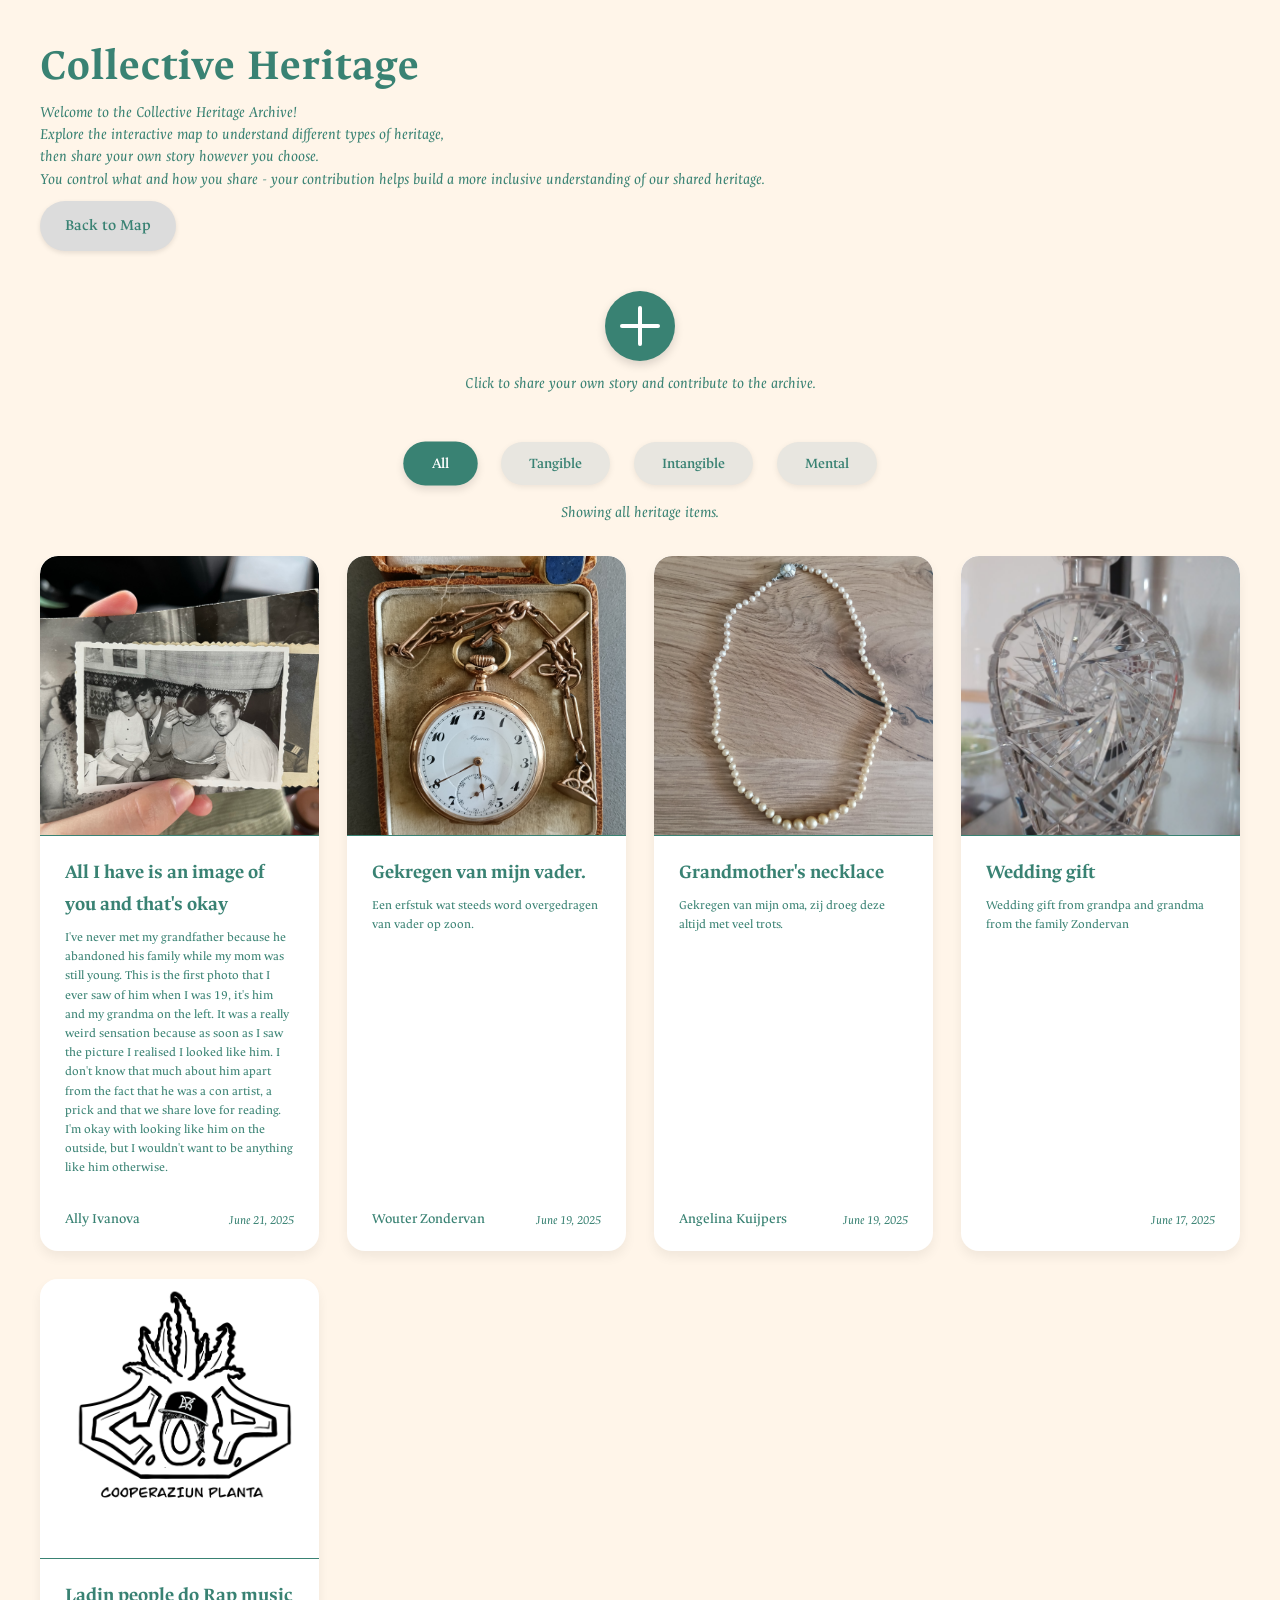
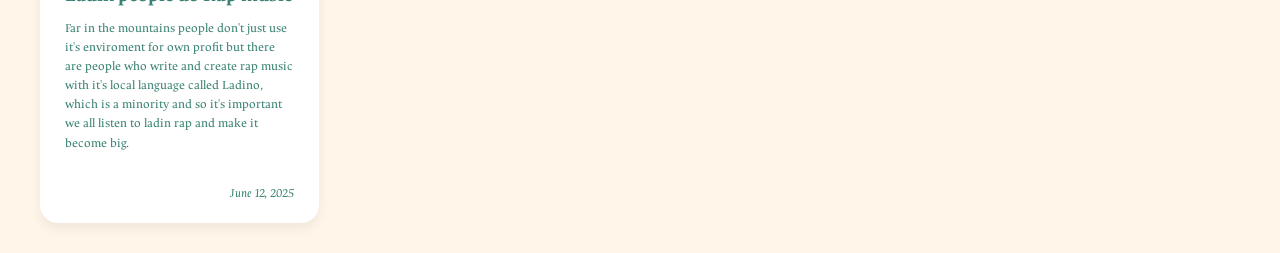
==== commit 22508eb4: "Add files via upload" ====
--- a/Collective Archive.html
+++ b/Collective Archive.html
@@ -43,7 +43,7 @@
 
             <div class="heritage-card" data-tag="Tangible">
                 <div class="card-image">
-                    <img src="Collective Heritage/Collective Heritage 1eb56a5333998094ae9cea09bbb96051/Test 1eb56a5333998010bb48e9078e61187a/All I have is an image of you and that's okay 21856a53339981b4a9a9e86f96169341/IMG_8690.jpeg" alt="Vintage family photo">
+                    <img src="Collective Heritage/All I have is an image of you and that's okay 21856a53339981b4a9a9e86f96169341/IMG_8690.jpeg" alt="Vintage family photo">
                 </div>
                 <div class="card-content">
                     <div class="card-title">All I have is an image of you and that's okay</div>
@@ -57,7 +57,7 @@
 
             <div class="heritage-card" data-tag="Tangible">
                 <div class="card-image">
-                    <img src="Collective Heritage/Collective Heritage 1eb56a5333998094ae9cea09bbb96051/Test 1eb56a5333998010bb48e9078e61187a/Gekregen van mijn vader 21856a53339981198ea0f3bfc059dad9/klok.jpg" alt="A clock">
+                    <img src="Collective Heritage/Gekregen van mijn vader 21856a53339981198ea0f3bfc059dad9/klok.jpg" alt="A clock">
                 </div>
                 <div class="card-content">
                     <div class="card-title">Gekregen van mijn vader.</div>
@@ -71,7 +71,7 @@
 
             <div class="heritage-card" data-tag="Tangible">
                 <div class="card-image">
-                    <img src="Collective Heritage/Collective Heritage 1eb56a5333998094ae9cea09bbb96051/Test 1eb56a5333998010bb48e9078e61187a/wedding gift 21556a53339981da885bdf8fdeacb204/WhatsApp_Image_2025-06-17_at_11.37.19_1f52d1b7.jpg" alt="Necklace">
+                    <img src="Collective Heritage/Grandmotheres neckless 21856a53339981d39074d6c4cb8ae284/IMG20250620131135.jpg" alt="Necklace">
                 </div>
                 <div class="card-content">
                     <div class="card-title">Grandmother's necklace</div>
@@ -85,7 +85,7 @@
 
             <div class="heritage-card" data-tag="Tangible">
                 <div class="card-image">
-                    <img src="Collective Heritage/Collective Heritage 1eb56a5333998094ae9cea09bbb96051/Test 1eb56a5333998010bb48e9078e61187a/Grandmotheres neckless 21856a53339981d39074d6c4cb8ae284/IMG20250620131135.jpg" alt="Wedding rings">
+                    <img src="Collective Heritage/wedding gift 21556a53339981da885bdf8fdeacb204/WhatsApp_Image_2025-06-17_at_11.37.19_1f52d1b7.jpg" alt="Wedding rings">
                 </div>
                 <div class="card-content">
                     <div class="card-title">Wedding gift</div>
@@ -98,7 +98,7 @@
 
             <div class="heritage-card" data-tag="Intangible">
                 <div class="card-image">
-                    <img src="Collective Heritage/Collective Heritage 1eb56a5333998094ae9cea09bbb96051/Test 1eb56a5333998010bb48e9078e61187a/Ladin people do Rap music 20556a53339981168f9bffdd623c6378/IMG_1211.jpeg" alt="Ladin rap music">
+                    <img src="Collective Heritage/Ladin people do Rap music 20556a53339981168f9bffdd623c6378/IMG_1211.jpeg" alt="Ladin rap music">
                 </div>
                 <div class="card-content">
                     <div class="card-title">Ladin people do Rap music</div>
